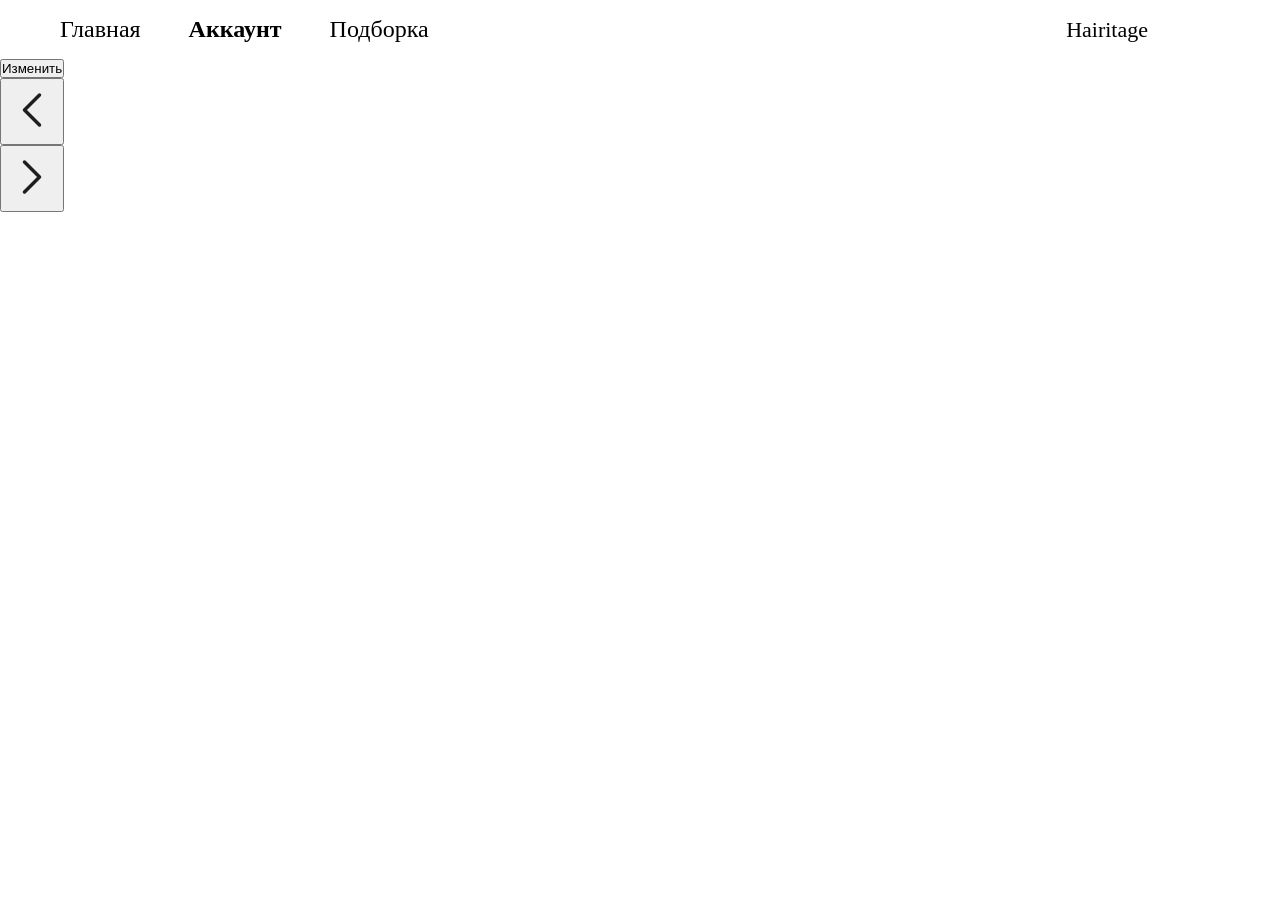
==== account.html @ 9cbfdbc6 "Add of pages, fix of README" ====
<!DOCTYPE html>
<html lang="ru">
<head>
  <meta charset="UTF-8">
  <title>Аккаунт — Hairitage</title>

  <link rel="stylesheet" href="css/reset.css">
  <link rel="stylesheet" href="css/base.css">
  <link rel="stylesheet" href="css/header.css">
  <link rel="stylesheet" href="css/pages/account.css">
</head>
<body>

<header class="header">
  <nav class="nav">
    <a href="index.html">Главная</a>
    <a href="account.html" class="active">Аккаунт</a>
    <a href="results.html">Подборка</a>
  </nav>

  <div class="brand">
    <span>Hairitage</span>
    <img src="images/logo.svg" alt="">
  </div>
</header>

<main class="account">

  <!-- Левая карточка -->
  <section class="profile-card">
    <h2 id="userName"></h2>
    <p id="userEmail"></p>

    <button class="btn-primary">Изменить</button>
  </section>

  <!-- Правая часть -->
  <section class="survey-section">

    <button class="arrow left" id="prevBtn">
      <img src="assets/icons/left.svg" alt="">
    </button>

    <div class="survey-card" id="surveyCard"></div>

    <button class="arrow right" id="nextBtn">
      <img src="assets/icons/right.svg" alt="">
    </button>

  </section>

</main>

<script src="js/account.js"></script>
</body>
</html>
---- css/base.css ----
body {
  font-family: var(--font-main);
  color: var(--text);
}

.container {
  max-width: 1200px;
  margin: 0 auto;
  padding:  1.5rem 2rem;
}
---- css/header.css ----
.header {
    display: flex;
    justify-content: space-between;
    align-items: center;
    padding: 16px 60px;
}

.nav {
    display: flex;
    gap: 48px;
    font-size: 24px;
}

.nav a {
    text-decoration: none;
    color: var(--text);
}

.nav a:hover {
    color: var(--green-dark) /* жирный при наведении */
}

.nav a.active {
    font-weight: 700;
}

.brand {
    display: flex;
    align-items: center;
    gap: 12px;
    font-size: 22px;
}

.brand img {
    width: 60px;
    height: auto;
}
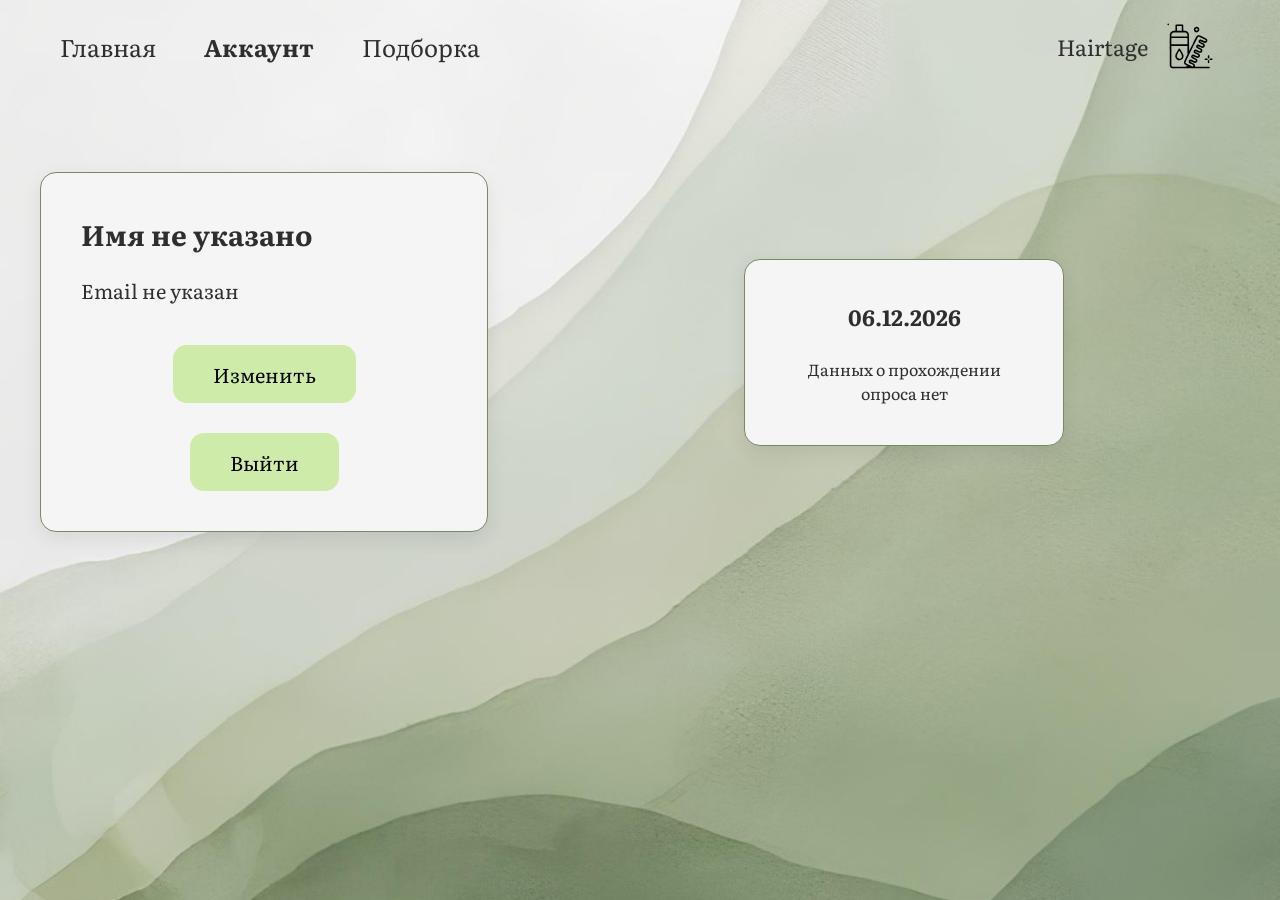
==== commit 443d503e: "account logic and styles added" ====
--- a/account.html
+++ b/account.html
@@ -1,5 +1,6 @@
 <!DOCTYPE html>
 <html lang="ru">
+
 <head>
   <meta charset="UTF-8">
   <title>Аккаунт — Hairitage</title>
@@ -7,50 +8,61 @@
   <link rel="stylesheet" href="css/reset.css">
   <link rel="stylesheet" href="css/base.css">
   <link rel="stylesheet" href="css/header.css">
+  <link rel="stylesheet" href="css/variables.css">
   <link rel="stylesheet" href="css/pages/account.css">
+  <link rel="preconnect" href="https://fonts.googleapis.com">
+  <link rel="preconnect" href="https://fonts.gstatic.com" crossorigin>
+  <link
+    href="https://fonts.googleapis.com/css2?family=Literata:ital,opsz,wght@0,7..72,200..900;1,7..72,200..900&display=swap"
+    rel="stylesheet">
 </head>
+
 <body>
 
-<header class="header">
-  <nav class="nav">
-    <a href="index.html">Главная</a>
-    <a href="account.html" class="active">Аккаунт</a>
-    <a href="results.html">Подборка</a>
-  </nav>
+  <header class="header">
+    <nav class="nav">
+      <a href="index.html">Главная</a>
+      <a href="account.html" class="active">Аккаунт</a>
+      <a href="results.html">Подборка</a>
+    </nav>
 
-  <div class="brand">
-    <span>Hairitage</span>
-    <img src="images/logo.svg" alt="">
-  </div>
-</header>
+    <div class="brand">
+      <span>Hairtage</span>
+      <img src="assets/icons/logo.svg" alt="Hairtage logo">
+    </div>
+  </header>
 
-<main class="account">
+  <main class="account">
 
-  <!-- Левая карточка -->
-  <section class="profile-card">
-    <h2 id="userName"></h2>
-    <p id="userEmail"></p>
+    <!-- Левая карточка -->
+    <section class="profile-card">
+      <h2 id="userName"></h2>
+      <p id="userEmail"></p>
 
-    <button class="btn-primary">Изменить</button>
-  </section>
+      <div class="buttons">
+        <button class="btn-primary" onClick="goToSettings()">Изменить</button>
+        <button class="btn-primary" onClick="logout()">Выйти</button>
+      </div>
+    </section>
 
-  <!-- Правая часть -->
-  <section class="survey-section">
+    <!-- Правая часть -->
+    <section class="survey-section">
 
-    <button class="arrow left" id="prevBtn">
-      <img src="assets/icons/left.svg" alt="">
-    </button>
+      <button class="arrow left" id="prevBtn">
+        <img src="assets/icons/left.svg" alt="">
+      </button>
 
-    <div class="survey-card" id="surveyCard"></div>
+      <div class="survey-card" id="surveyCard"></div>
 
-    <button class="arrow right" id="nextBtn">
-      <img src="assets/icons/right.svg" alt="">
-    </button>
+      <button class="arrow right" id="nextBtn">
+        <img src="assets/icons/right.svg" alt="">
+      </button>
 
-  </section>
+    </section>
 
-</main>
+  </main>
 
-<script src="js/account.js"></script>
+  <script src="js/account.js"></script>
 </body>
+
 </html>
--- a/css/variables.css
+++ b/css/variables.css
@@ -0,0 +1,13 @@
+:root {
+    --bg-white: #f5f5f5;
+    --green-light: #E8F0E0;
+    --green-dark: #A2D66D;
+    --green-btn-light: #A1D969;
+    --green-btn-dark: #A0CA76;
+    --text: #2E2E2E;
+    --text-muted: #768A61;
+    --radius: 16px;
+    --shadow: 0 6px 20px rgba(0, 0, 0, 0.08);
+
+    --font-main: "Literata", serif;
+}
--- a/css/pages/account.css
+++ b/css/pages/account.css
@@ -0,0 +1,126 @@
+body {
+    background: url('../../assets/images/aqua-background.jpg');
+    background-size: cover;
+    background-position: center;
+}
+
+.account {
+  display: grid;
+  grid-template-columns: 1fr 1.5fr;
+  gap: 80px;
+
+  max-width: 1300px;
+  margin: 80px auto;
+  padding: 0 40px;
+}
+
+/* ---------- Левая карточка ---------- */
+
+.profile-card {
+  background-color: var(--bg-white);
+  padding: 40px;
+  border-radius: var(--radius);
+  box-shadow: var(--shadow);
+  border: 1px solid var(--text-muted);
+
+  height: fit-content;
+}
+
+.profile-card h2 {
+  font-size: 28px;
+  margin-bottom: 20px;
+}
+
+.profile-card p {
+  font-size: 20px;
+  margin-bottom: 40px;
+}
+
+.buttons {
+  display: flex;
+  flex-direction: column;
+  gap: 30px;
+}
+
+.btn-primary {
+  padding: 14px 40px;
+  border-radius: 14px;
+  border: none;
+  cursor: pointer;
+  font-size: 20px;
+  display: block;
+  margin: 0 auto;
+  font-family: var(--text);
+
+  background: #cfebaa;
+}
+
+/* ---------- Правая часть ---------- */
+
+.survey-section {
+  position: relative;
+  display: flex;
+  align-items: center;
+  justify-content: center;
+}
+
+.survey-card {
+  background-color: var(--bg-white);
+  width: 25vw;
+  padding: 40px;
+  border-radius: var(--radius);
+  box-shadow: var(--shadow);
+  border: 1px solid var(--text-muted);
+
+  text-align: center;
+}
+
+.survey-card h3 {
+  font-size: 22px;
+  margin-bottom: 24px;
+}
+
+.survey-card ul {
+  text-align: left;
+  margin-bottom: 30px;
+  margin-left: 40px;
+}
+
+.survey-card li {
+  font-size: 18px;
+  margin-bottom: 10px;
+}
+
+.survey-card .btn-secondary {
+  display: block;
+  width: 100%;
+  padding: 14px;
+  border-radius: var(--radius);
+  margin-top: 20px;
+  background: radial-gradient(circle at center, var(--green-btn-light), var(--green-btn-dark));
+  border: none;
+  cursor: pointer;
+  font-family: var(--text);
+  font-size: 20px;
+  box-shadow: var(--shadow);
+}
+
+/* ---------- Стрелки ---------- */
+
+.arrow {
+  background: none;
+  border: none;
+  cursor: pointer;
+
+  position: absolute;
+  top: 50%;
+  transform: translateY(-50%);
+}
+
+.arrow.left {
+  left: -5px;
+}
+
+.arrow.right {
+  right: -5px;
+}
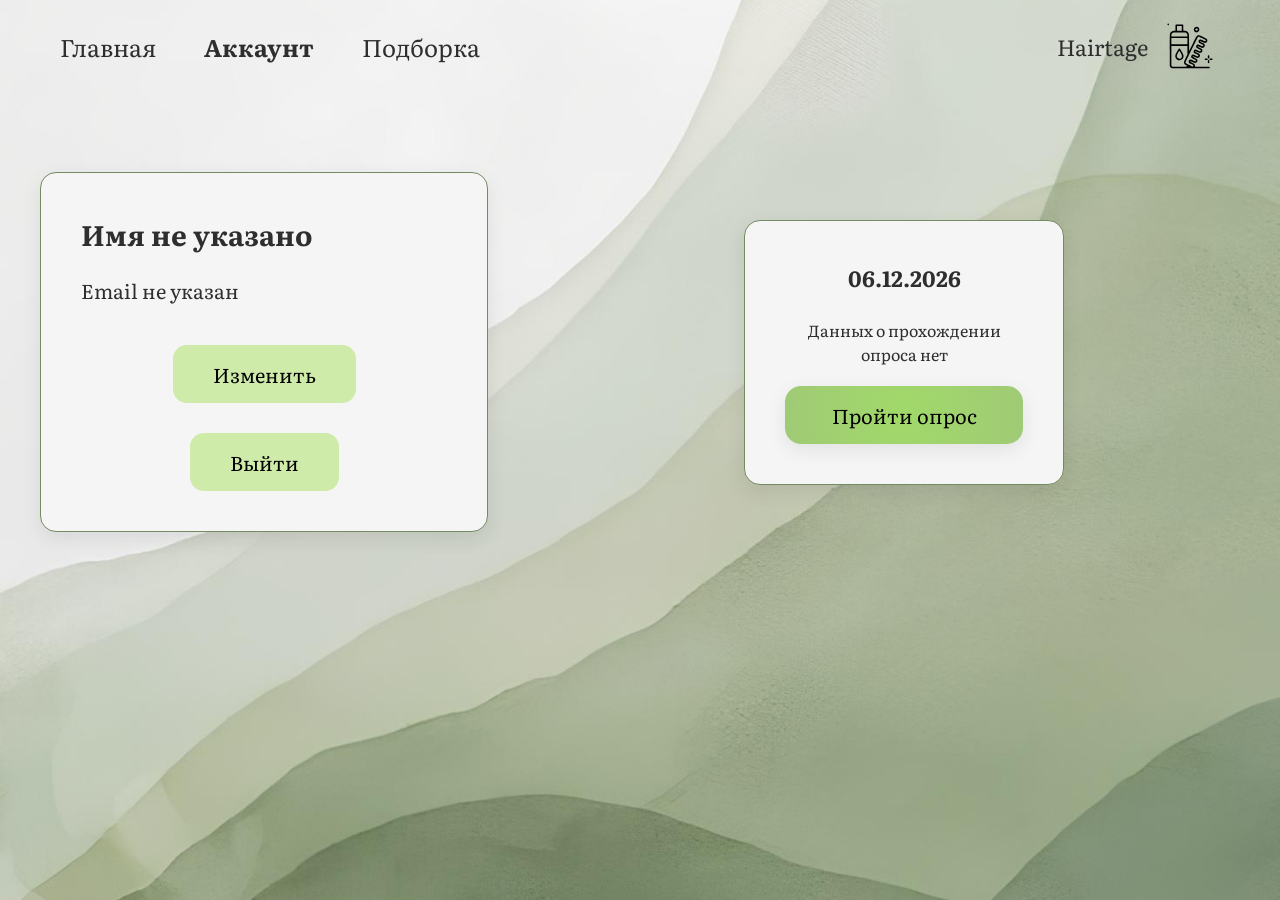
==== commit 033baf17: "Fix of navigation logic and work logic" ====
--- a/account.html
+++ b/account.html
@@ -21,9 +21,9 @@
 
   <header class="header">
     <nav class="nav">
-      <a href="index.html">Главная</a>
-      <a href="account.html" class="active">Аккаунт</a>
-      <a href="results.html">Подборка</a>
+      <button class="nav-link" onclick="goToHome()">Главная</button>
+      <button class="nav-link active" onclick="goToAccount()">Аккаунт</button>
+      <button class="nav-link" onclick="goToResults()">Подборка</button>
     </nav>
 
     <div class="brand">
@@ -62,6 +62,7 @@
 
   </main>
 
+  <script src="js/nav-logic.js"></script>
   <script src="js/account.js"></script>
 </body>
 
--- a/css/header.css
+++ b/css/header.css
@@ -11,17 +11,23 @@
     font-size: 24px;
 }
 
-.nav a {
-    text-decoration: none;
-    color: var(--text);
+.nav button {
+    background: none;        /* Убираем серый фон кнопки */
+    border: none;            /* Убираем рамку */
+    padding: 0;              /* Убираем внутренние отступы кнопки */
+    font: var(--font-main);           /* Наследуем шрифт от родителя (размер, жирность) */
+    color: var(--text);      /* Цвет как у ссылок */
+    cursor: pointer;         /* Курсор-рука как у ссылки */
+    text-decoration: none;   /* Убираем подчеркивание, если бы оно было */
+    display: inline-block;   /* Для корректного отображения */
 }
 
-.nav a:hover {
-    color: var(--green-dark) /* жирный при наведении */
+.nav button:hover {
+    color: var(--green-dark); /* Тот же цвет при наведении */
 }
 
-.nav a.active {
-    font-weight: 700;
+.nav button.active {
+    font-weight: 700;        /* Жирный для активной кнопки */
 }
 
 .brand {
